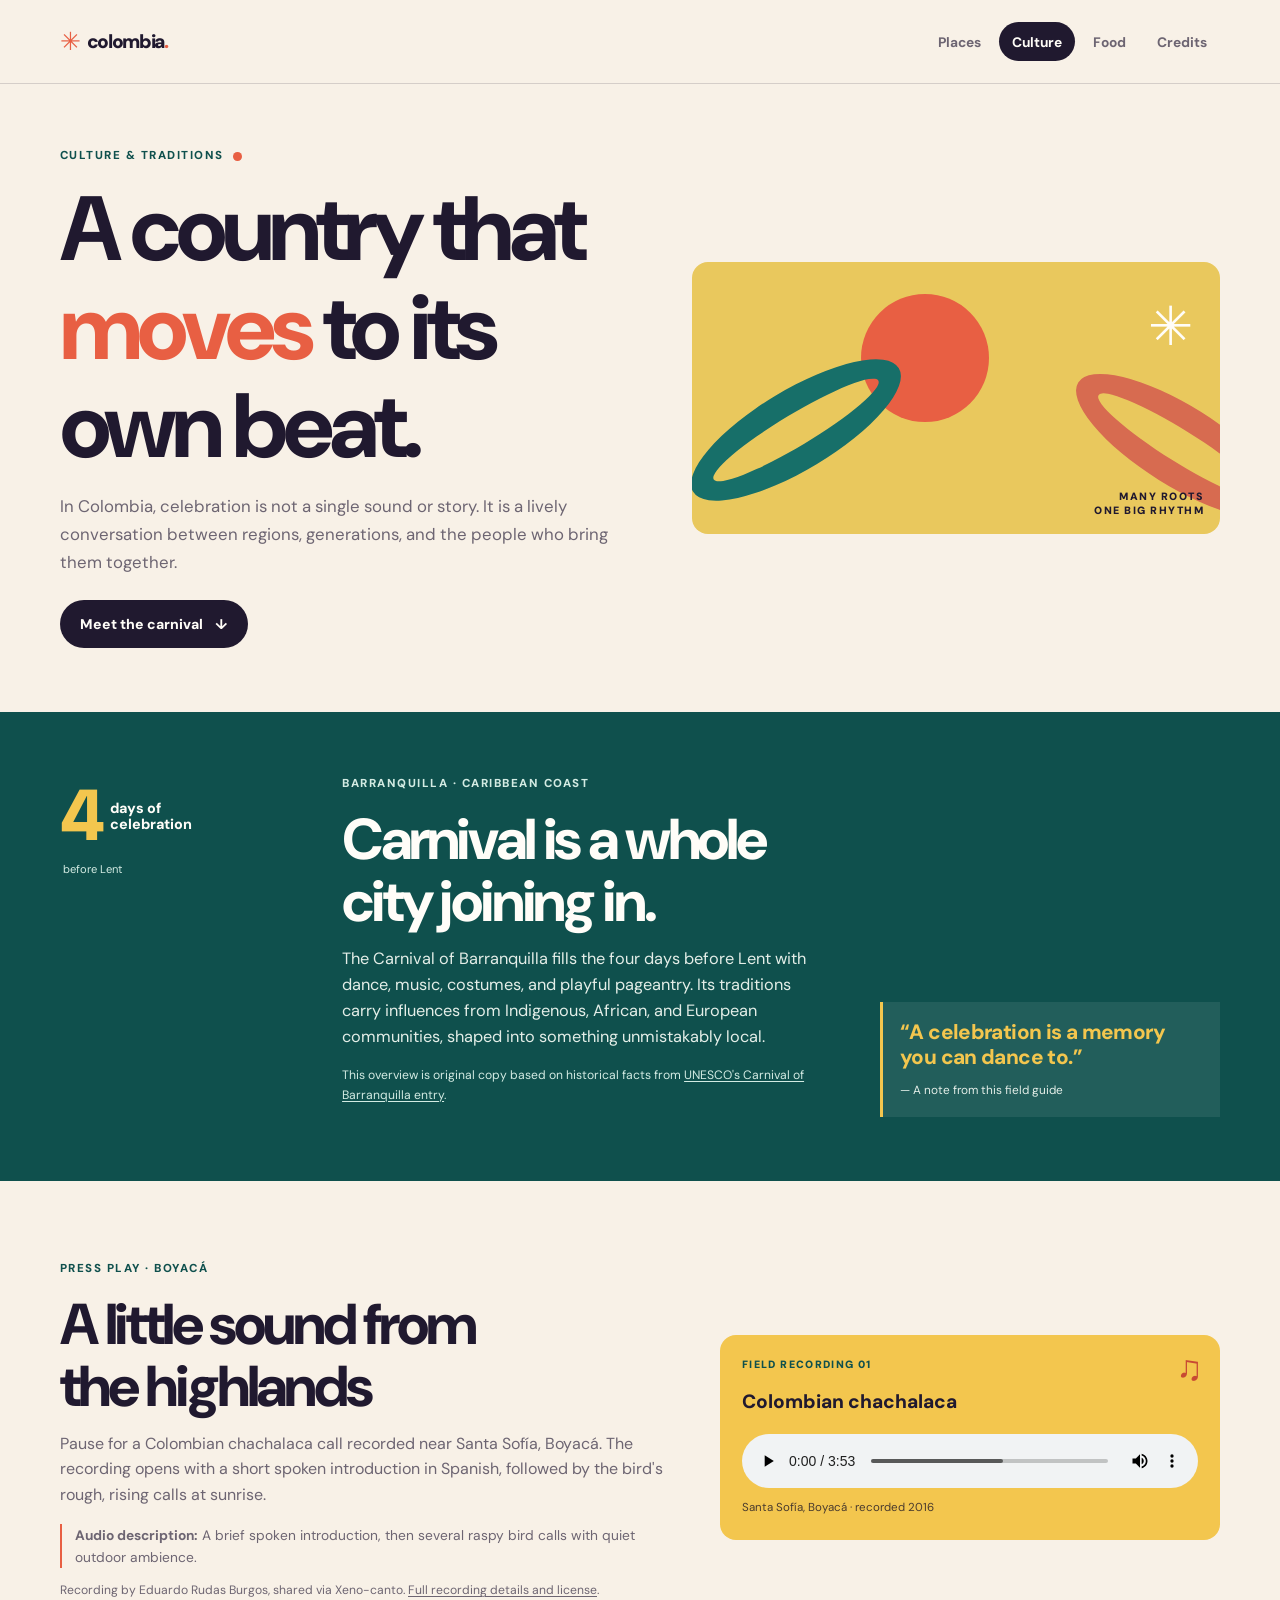
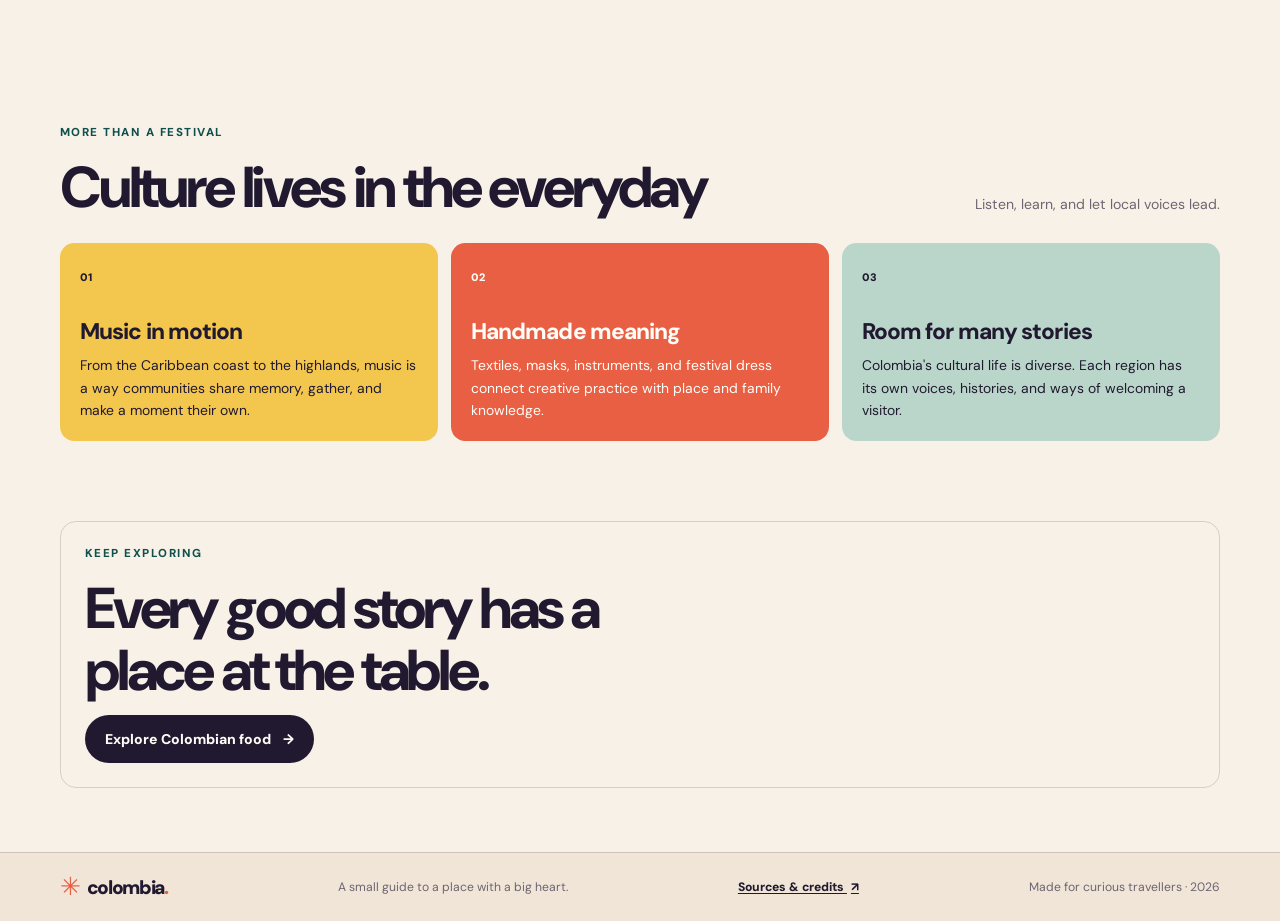
==== culture.html @ d4d393ba "Add AI-assisted Colombia travel website Co-authored-by: Copilot <223556219+Copilot@users.noreply.git" ====
<!DOCTYPE html>
<html lang="en">
  <head>
    <meta charset="utf-8">
    <meta name="viewport" content="width=device-width, initial-scale=1">
    <meta name="description" content="Explore Colombian culture through Carnival of Barranquilla, music, community traditions, and a field recording from Boyacá.">
    <meta name="theme-color" content="#f8f1e7">
    <title>Culture &amp; traditions | Colombia, in full colour</title>
    <link rel="icon" type="image/svg+xml" href="assets/icons/favicon.svg">
    <link rel="icon" type="image/png" sizes="32x32" href="assets/icons/favicon-32.png">
    <link rel="apple-touch-icon" sizes="180x180" href="assets/icons/apple-touch-icon.png">
    <link rel="manifest" href="site.webmanifest">
    <link rel="stylesheet" href="css/styles.css">
  </head>
  <body>
    <a class="skip-link" href="#main">Skip to content</a>
    <header class="site-header">
      <div class="header-inner">
        <a class="wordmark" href="index.html" aria-label="Colombia, in full colour — home">
          <span class="wordmark-sun" aria-hidden="true">✳</span>
          <span>colombia<span class="wordmark-dot">.</span></span>
        </a>
        <nav class="site-nav" aria-label="Main navigation">
          <ul>
            <li><a href="index.html">Places</a></li>
            <li><a href="culture.html" aria-current="page">Culture</a></li>
            <li><a href="food.html">Food</a></li>
            <li><a href="credits.html">Credits</a></li>
          </ul>
        </nav>
      </div>
    </header>

    <main id="main">
      <section class="page-shell page-hero culture-hero" aria-labelledby="culture-title">
        <div class="page-hero-copy">
          <p class="eyebrow">Culture &amp; traditions <span class="eyebrow-mark" aria-hidden="true"></span></p>
          <h1 id="culture-title">A country that <em>moves</em> to its own beat.</h1>
          <p class="hero-intro">In Colombia, celebration is not a single sound or story. It is a lively conversation between regions, generations, and the people who bring them together.</p>
          <a class="button button-dark" href="#carnival">Meet the carnival <span aria-hidden="true">↓</span></a>
        </div>
        <div class="culture-orbit" aria-hidden="true">
          <span class="orbit-sun"></span>
          <span class="orbit-ribbon ribbon-coral"></span>
          <span class="orbit-ribbon ribbon-teal"></span>
          <span class="orbit-star">✳</span>
          <span class="orbit-label">many roots<br>one big rhythm</span>
        </div>
      </section>

      <section class="culture-band" id="carnival" aria-labelledby="carnival-title">
        <div class="page-shell culture-layout">
          <div class="culture-count">
            <span class="count-number">4</span>
            <span class="count-label">days of<br>celebration</span>
            <span class="count-rule"></span>
            <span class="count-small">before Lent</span>
          </div>
          <div class="culture-copy">
            <p class="eyebrow eyebrow-light">Barranquilla · Caribbean coast</p>
            <h2 id="carnival-title">Carnival is a whole city joining in.</h2>
            <p>The Carnival of Barranquilla fills the four days before Lent with dance, music, costumes, and playful pageantry. Its traditions carry influences from Indigenous, African, and European communities, shaped into something unmistakably local.</p>
            <p class="source-note">This overview is original copy based on historical facts from <a href="https://ich.unesco.org/en/RL/carnival-of-barranquilla-00051" rel="external">UNESCO's Carnival of Barranquilla entry</a>.</p>
          </div>
          <blockquote class="culture-quote">
            <p>“A celebration is a memory you can dance to.”</p>
            <footer>— A note from this field guide</footer>
          </blockquote>
        </div>
      </section>

      <section class="page-shell sound-section" aria-labelledby="sound-title">
        <div class="sound-copy">
          <p class="eyebrow">Press play · Boyacá</p>
          <h2 id="sound-title">A little sound from the highlands</h2>
          <p>Pause for a Colombian chachalaca call recorded near Santa Sofía, Boyacá. The recording opens with a short spoken introduction in Spanish, followed by the bird's rough, rising calls at sunrise.</p>
          <p class="audio-description"><strong>Audio description:</strong> A brief spoken introduction, then several raspy bird calls with quiet outdoor ambience.</p>
          <p class="source-note">Recording by Eduardo Rudas Burgos, shared via Xeno-canto. <a href="https://commons.wikimedia.org/wiki/File:Ortalis_columbiana_-_Colombian_Chachalaca_XC337020.mp3" rel="external">Full recording details and license</a>.</p>
        </div>
        <div class="audio-card">
          <span class="audio-icon" aria-hidden="true">♫</span>
          <p class="audio-kicker">Field recording 01</p>
          <p class="audio-title">Colombian chachalaca</p>
          <audio controls preload="metadata" aria-label="Colombian chachalaca field recording">
            <source src="assets/audio/colombian-chachalaca.mp3" type="audio/mpeg">
            Your browser does not support the audio player. See the recording details in the credits.
          </audio>
          <p class="audio-meta">Santa Sofía, Boyacá · recorded 2016</p>
        </div>
      </section>

      <section class="page-shell traditions-section" aria-labelledby="traditions-title">
        <div class="section-heading">
          <div>
            <p class="eyebrow">More than a festival</p>
            <h2 id="traditions-title">Culture lives in the everyday</h2>
          </div>
          <p class="section-aside">Listen, learn, and let local voices lead.</p>
        </div>
        <div class="tradition-grid">
          <article class="tradition-card tradition-card-yellow">
            <span class="tradition-number">01</span>
            <h3>Music in motion</h3>
            <p>From the Caribbean coast to the highlands, music is a way communities share memory, gather, and make a moment their own.</p>
          </article>
          <article class="tradition-card tradition-card-coral">
            <span class="tradition-number">02</span>
            <h3>Handmade meaning</h3>
            <p>Textiles, masks, instruments, and festival dress connect creative practice with place and family knowledge.</p>
          </article>
          <article class="tradition-card tradition-card-teal">
            <span class="tradition-number">03</span>
            <h3>Room for many stories</h3>
            <p>Colombia's cultural life is diverse. Each region has its own voices, histories, and ways of welcoming a visitor.</p>
          </article>
        </div>
      </section>

      <section class="page-shell next-step">
        <p class="eyebrow">Keep exploring</p>
        <h2>Every good story has a place at the table.</h2>
        <a class="button button-dark" href="food.html">Explore Colombian food <span aria-hidden="true">→</span></a>
      </section>
    </main>

    <footer class="site-footer">
      <div class="page-shell footer-inner">
        <a class="wordmark wordmark-footer" href="index.html"><span class="wordmark-sun" aria-hidden="true">✳</span><span>colombia<span class="wordmark-dot">.</span></span></a>
        <p>A small guide to a place with a big heart.</p>
        <a class="footer-credit" href="credits.html">Sources &amp; credits <span aria-hidden="true">↗</span></a>
        <small>Made for curious travellers · 2026</small>
      </div>
    </footer>
  </body>
</html>
---- css/styles.css ----
@font-face {
  font-family: "DM Sans";
  src: url("../assets/fonts/DM-Sans-Variable.ttf") format("truetype");
  font-style: normal;
  font-weight: 400 900;
  font-display: swap;
}

:root {
  color-scheme: light;
  --paper: #f8f1e7;
  --paper-deep: #f0e5d6;
  --ink: #20192f;
  --muted: #6d6572;
  --coral: #e85f43;
  --coral-dark: #c84a33;
  --yellow: #f3c64e;
  --teal: #176f69;
  --teal-dark: #0f504d;
  --lilac: #cdbbe8;
  --white: #fffdf8;
  --line: rgba(32, 25, 47, 0.16);
  --shell: 1160px;
  font-family: "DM Sans", sans-serif;
  font-synthesis: none;
  text-rendering: optimizeLegibility;
}

* {
  box-sizing: border-box;
}

html {
  scroll-behavior: smooth;
}

body {
  margin: 0;
  background: var(--paper);
  color: var(--ink);
  font-size: 1rem;
  line-height: 1.6;
}

img,
svg,
audio {
  max-width: 100%;
}

img {
  display: block;
}

a {
  color: inherit;
}

a:hover {
  color: var(--coral-dark);
}

a:focus-visible,
button:focus-visible,
input:focus-visible,
textarea:focus-visible {
  outline: 3px solid var(--teal);
  outline-offset: 4px;
}

button,
input,
textarea {
  font: inherit;
}

button {
  cursor: pointer;
}

::selection {
  color: var(--ink);
  background: var(--yellow);
}

.page-shell {
  width: min(calc(100% - 2rem), var(--shell));
  margin-inline: auto;
}

.skip-link {
  position: absolute;
  z-index: 20;
  top: 0.5rem;
  left: 0.5rem;
  padding: 0.7rem 1rem;
  transform: translateY(-150%);
  border-radius: 0.35rem;
  background: var(--ink);
  color: var(--white);
  font-weight: 700;
}

.skip-link:focus {
  transform: translateY(0);
}

.site-header {
  position: relative;
  z-index: 5;
  border-bottom: 1px solid var(--line);
  background: var(--paper);
}

.header-inner {
  display: flex;
  width: min(calc(100% - 2rem), var(--shell));
  min-height: 5rem;
  margin-inline: auto;
  flex-direction: column;
  align-items: flex-start;
  justify-content: center;
  gap: 0.55rem;
  padding-block: 0.65rem;
}

.wordmark {
  display: inline-flex;
  align-items: center;
  gap: 0.45rem;
  color: var(--ink);
  font-size: 1.2rem;
  font-weight: 900;
  letter-spacing: -0.07em;
  line-height: 1;
  text-decoration: none;
}

.wordmark:hover {
  color: var(--ink);
}

.wordmark-sun {
  color: var(--coral);
  font-size: 1.55rem;
  line-height: 0.8;
}

.wordmark-dot {
  color: var(--coral);
}

.site-nav {
  width: 100%;
}

.site-nav ul {
  display: flex;
  margin: 0;
  padding: 0;
  flex-wrap: wrap;
  gap: 0.25rem;
  list-style: none;
}

.site-nav a {
  display: inline-block;
  padding: 0.38rem 0.65rem;
  border-radius: 999px;
  color: var(--muted);
  font-size: 0.83rem;
  font-weight: 700;
  text-decoration: none;
}

.site-nav a:hover,
.site-nav a[aria-current="page"] {
  background: var(--ink);
  color: var(--white);
}

.eyebrow {
  display: flex;
  align-items: center;
  gap: 0.55rem;
  margin: 0 0 1rem;
  color: var(--teal-dark);
  font-size: 0.72rem;
  font-weight: 800;
  letter-spacing: 0.13em;
  line-height: 1.4;
  text-transform: uppercase;
}

.eyebrow-mark {
  display: inline-block;
  width: 0.55rem;
  height: 0.55rem;
  border-radius: 50%;
  background: var(--coral);
}

h1,
h2,
h3,
p,
figure {
  margin-top: 0;
}

h1,
h2,
h3 {
  line-height: 1.08;
}

h1,
h2 {
  font-weight: 800;
  letter-spacing: -0.055em;
}

h1 {
  max-width: 11ch;
  margin-bottom: 1.1rem;
  font-size: clamp(2.8rem, 11vw, 5.7rem);
}

h1 em {
  color: var(--coral);
  font-style: normal;
}

h2 {
  margin-bottom: 0.8rem;
  font-size: clamp(2rem, 7vw, 3.6rem);
}

h3 {
  margin-bottom: 0.7rem;
  font-size: 1.42rem;
  font-weight: 800;
  letter-spacing: -0.04em;
}

.hero {
  display: grid;
  gap: 2rem;
  padding-block: 3rem 3.5rem;
}

.hero-copy {
  position: relative;
  z-index: 1;
}

.hero-intro {
  max-width: 38rem;
  margin-bottom: 1.5rem;
  color: var(--muted);
  font-size: 1.05rem;
  line-height: 1.65;
}

.hero-actions {
  display: flex;
  align-items: center;
  flex-wrap: wrap;
  gap: 0.9rem 1.25rem;
}

.button {
  display: inline-flex;
  min-height: 3rem;
  align-items: center;
  justify-content: center;
  gap: 0.8rem;
  padding: 0.72rem 1.1rem;
  border: 2px solid transparent;
  border-radius: 999px;
  font-size: 0.88rem;
  font-weight: 800;
  line-height: 1.2;
  text-decoration: none;
  transition: transform 160ms ease, background-color 160ms ease;
}

.button:not(:disabled):hover {
  transform: translateY(-2px);
  color: inherit;
}

.button:disabled {
  cursor: not-allowed;
  opacity: 0.62;
}

.button-dark {
  background: var(--ink);
  color: var(--white);
}

.button-dark:not(:disabled):hover {
  background: var(--teal-dark);
  color: var(--white);
}

.button-light {
  background: var(--white);
  color: var(--ink);
}

.button-light:not(:disabled):hover {
  background: var(--yellow);
}

.text-link,
.arrow-link,
.footer-credit {
  font-size: 0.86rem;
  font-weight: 800;
  text-decoration-thickness: 1px;
  text-underline-offset: 0.2em;
}

.text-link span,
.arrow-link span,
.footer-credit span {
  margin-left: 0.25rem;
}

.hero-note {
  display: flex;
  align-items: center;
  gap: 0.8rem;
  margin-top: 2rem;
}

.note-number {
  display: grid;
  width: 2.5rem;
  height: 2.5rem;
  flex: 0 0 auto;
  place-items: center;
  border: 1px solid var(--line);
  border-radius: 50%;
  color: var(--coral-dark);
  font-size: 0.72rem;
  font-weight: 800;
}

.hero-note p {
  margin: 0;
  color: var(--muted);
  font-size: 0.78rem;
  line-height: 1.45;
}

.hero-note strong {
  color: var(--ink);
}

.hero-figure {
  position: relative;
  min-width: 0;
  margin: 0;
}

.hero-figure img {
  width: 100%;
  height: min(74vw, 26rem);
  min-height: 15rem;
  border-radius: 48% 48% 0.8rem 0.8rem;
  object-fit: cover;
  object-position: center 54%;
}

.image-caption {
  display: flex;
  justify-content: space-between;
  gap: 0.75rem;
  margin-top: 0.65rem;
  color: var(--muted);
  font-size: 0.68rem;
  font-weight: 700;
}

.hero-sticker {
  position: absolute;
  top: 0.7rem;
  right: 0.25rem;
  display: grid;
  width: 5.4rem;
  height: 5.4rem;
  align-content: center;
  border-radius: 50%;
  background: var(--yellow);
  color: var(--ink);
  font-size: 1rem;
  font-weight: 900;
  line-height: 1;
  text-align: center;
  transform: rotate(9deg);
}

.hero-sticker span {
  margin-top: 0.25rem;
  font-size: 0.57rem;
  letter-spacing: 0.08em;
  text-transform: uppercase;
}

.intro-strip {
  overflow: hidden;
  background: var(--teal);
  color: var(--white);
}

.intro-strip-inner {
  position: relative;
  padding-block: 2.1rem;
}

.eyebrow-light {
  color: #d3ebe3;
}

.intro-statement {
  max-width: 22ch;
  margin-bottom: 0;
  font-size: clamp(1.7rem, 6vw, 3.1rem);
  font-weight: 700;
  letter-spacing: -0.045em;
  line-height: 1.2;
}

.intro-statement span {
  color: var(--yellow);
}

.round-link {
  display: grid;
  width: 2.8rem;
  height: 2.8rem;
  margin-top: 1.2rem;
  place-items: center;
  border-radius: 50%;
  background: var(--yellow);
  color: var(--ink);
  font-size: 1.2rem;
  font-weight: 800;
  text-decoration: none;
}

.section-block {
  padding-block: 4rem;
}

.section-heading {
  display: flex;
  align-items: flex-end;
  justify-content: space-between;
  flex-wrap: wrap;
  gap: 0.5rem 2rem;
  margin-bottom: 1.5rem;
}

.section-heading h2 {
  margin-bottom: 0;
}

.section-aside {
  max-width: 20rem;
  margin: 0 0 0.25rem;
  color: var(--muted);
  font-size: 0.88rem;
}

.place-grid {
  display: grid;
  gap: 1rem;
}

.place-card {
  overflow: hidden;
  border: 1px solid var(--line);
  border-radius: 1rem;
  background: var(--white);
}

.card-art {
  position: relative;
  height: 11.5rem;
  overflow: hidden;
}

.card-art-walls {
  background: #e9926c;
}

.art-sun {
  position: absolute;
  top: 1.25rem;
  right: 2.2rem;
  width: 4rem;
  height: 4rem;
  border-radius: 50%;
  background: var(--yellow);
}

.art-wall {
  position: absolute;
  right: -1rem;
  bottom: -1.5rem;
  left: -1rem;
  height: 5rem;
  border-top: 0.7rem solid #f6c875;
  background: #d97052;
  transform: rotate(-5deg);
}

.art-tower {
  position: absolute;
  bottom: 1.2rem;
  left: 36%;
  width: 3.8rem;
  height: 6rem;
  border: 0.35rem solid var(--ink);
  border-bottom: 0;
  background: #f5cb86;
}

.art-tower::before {
  position: absolute;
  top: -1.2rem;
  left: -0.6rem;
  width: 4.2rem;
  height: 1.2rem;
  border: 0.3rem solid var(--ink);
  background: #f1a86d;
  content: "";
}

.art-tower::after {
  position: absolute;
  right: 1.25rem;
  bottom: 0;
  width: 0.7rem;
  height: 2rem;
  border-radius: 0.6rem 0.6rem 0 0;
  background: var(--ink);
  content: "";
}

.card-art-fort {
  background: #b7d4be;
}

.fort-hill {
  position: absolute;
  bottom: -2rem;
  left: 10%;
  width: 80%;
  height: 8rem;
  border-radius: 50% 50% 0 0;
  background: var(--teal);
}

.fort-body {
  position: absolute;
  bottom: 1.4rem;
  left: 24%;
  width: 52%;
  height: 3.7rem;
  border: 0.3rem solid var(--ink);
  background: #e19a57;
  clip-path: polygon(0 100%, 8% 30%, 23% 30%, 31% 0, 68% 0, 77% 30%, 92% 30%, 100% 100%);
}

.fort-tower {
  position: absolute;
  bottom: 4.9rem;
  left: calc(50% - 1rem);
  width: 2rem;
  height: 2.4rem;
  border: 0.25rem solid var(--ink);
  border-bottom: 0;
  background: var(--coral);
}

.fort-tower::before {
  position: absolute;
  top: -0.5rem;
  left: -0.25rem;
  width: 2rem;
  height: 0.5rem;
  background: var(--ink);
  content: "";
}

.card-art-view {
  background: #e3cce4;
}

.view-sun {
  position: absolute;
  top: 1.5rem;
  right: 2rem;
  width: 4rem;
  height: 4rem;
  border-radius: 50%;
  background: var(--yellow);
}

.view-hill {
  position: absolute;
  bottom: -1rem;
  width: 70%;
  height: 8rem;
  border-radius: 50% 50% 0 0;
}

.hill-back {
  position: absolute;
  left: -5%;
  background: var(--coral);
}

.hill-front {
  right: -12%;
  background: var(--teal);
}

.view-cross {
  position: absolute;
  z-index: 1;
  top: 3.1rem;
  left: 35%;
  width: 0.3rem;
  height: 2rem;
  background: var(--ink);
}

.view-cross::before {
  position: absolute;
  top: 0.45rem;
  left: -0.55rem;
  width: 1.4rem;
  height: 0.25rem;
  background: var(--ink);
  content: "";
}

.place-card-copy {
  padding: 1.2rem;
}

.card-index {
  margin-bottom: 0.65rem;
  color: var(--coral-dark);
  font-size: 0.65rem;
  font-weight: 900;
  letter-spacing: 0.1em;
}

.place-card-copy > p:not(.card-index) {
  min-height: 3.1rem;
  margin-bottom: 1rem;
  color: var(--muted);
  font-size: 0.88rem;
}

.arrow-link {
  display: inline-block;
}

.invitation {
  display: grid;
  gap: 1rem;
  align-items: center;
  margin-bottom: 4rem;
  padding: 1.5rem;
  border-radius: 1.2rem;
  background: var(--coral);
  color: var(--white);
}

.invitation .eyebrow {
  color: #ffe2cc;
}

.invitation h2 {
  margin: 0;
  font-size: clamp(2rem, 7vw, 3.8rem);
}

.invitation-stamp {
  display: grid;
  width: 5.4rem;
  height: 5.4rem;
  place-items: center;
  border: 1px solid rgba(255, 255, 255, 0.7);
  border-radius: 50%;
  font-size: 0.72rem;
  font-weight: 900;
  letter-spacing: 0.15em;
  line-height: 1.15;
  text-align: center;
  transform: rotate(-10deg);
}

.form-section {
  display: grid;
  gap: 2rem;
  padding-bottom: 4rem;
}

.form-intro h2 {
  max-width: 12ch;
}

.form-intro > p:last-child {
  max-width: 32rem;
  color: var(--muted);
}

.note-form {
  padding: 1.2rem;
  border: 1px solid var(--line);
  border-radius: 1rem;
  background: var(--white);
}

.form-demo-note {
  margin-bottom: 0.75rem;
  color: var(--coral-dark);
  font-size: 0.8rem;
  font-weight: 800;
}

.note-form fieldset {
  min-width: 0;
  margin: 0;
  padding: 0;
  border: 0;
}

.note-form legend {
  margin-bottom: 1rem;
  font-size: 1.05rem;
  font-weight: 800;
}

.field-grid {
  display: grid;
  gap: 0.9rem;
}

.form-field {
  display: grid;
  gap: 0.35rem;
  margin-bottom: 0.9rem;
}

.form-field label {
  font-size: 0.79rem;
  font-weight: 800;
}

.form-field input,
.form-field textarea {
  width: 100%;
  min-width: 0;
  padding: 0.75rem;
  border: 1px solid #b8adb5;
  border-radius: 0.45rem;
  background: #fffefa;
  color: var(--ink);
}

.form-field textarea {
  resize: vertical;
}

.form-field input::placeholder,
.form-field textarea::placeholder {
  color: #7d747e;
}

.site-footer {
  border-top: 1px solid var(--line);
  background: var(--paper-deep);
}

.footer-inner {
  display: flex;
  align-items: flex-start;
  flex-wrap: wrap;
  gap: 0.9rem 1.2rem;
  padding-block: 1.5rem;
}

.wordmark-footer {
  width: 100%;
}

.footer-inner p,
.footer-inner small {
  margin: 0;
  color: var(--muted);
  font-size: 0.76rem;
}

.footer-credit {
  font-size: 0.76rem;
}

.footer-inner small {
  width: 100%;
}

.page-hero {
  display: grid;
  min-height: 30rem;
  align-items: center;
  gap: 2rem;
  padding-block: 3rem;
}

.page-hero-copy {
  position: relative;
  z-index: 1;
}

.page-hero h1 {
  max-width: 10ch;
}

.culture-orbit,
.food-hero-art {
  position: relative;
  min-height: 17rem;
  overflow: hidden;
  border-radius: 1rem;
}

.culture-orbit {
  background: #e9c85d;
}

.orbit-sun {
  position: absolute;
  top: 2rem;
  left: 32%;
  width: 8rem;
  height: 8rem;
  border-radius: 50%;
  background: var(--coral);
}

.orbit-ribbon {
  position: absolute;
  width: 15rem;
  height: 5rem;
  border-radius: 50%;
  border: 1.5rem solid;
  transform: rotate(-31deg);
}

.ribbon-coral {
  top: 8rem;
  left: -1rem;
  border-color: var(--teal);
}

.ribbon-teal {
  top: 9rem;
  right: -5rem;
  border-color: #d76b50;
  transform: rotate(32deg);
}

.orbit-star {
  position: absolute;
  top: 1.3rem;
  right: 1.7rem;
  color: var(--white);
  font-size: 3.4rem;
}

.orbit-label {
  position: absolute;
  right: 1rem;
  bottom: 1rem;
  color: var(--ink);
  font-size: 0.66rem;
  font-weight: 900;
  letter-spacing: 0.14em;
  line-height: 1.35;
  text-align: right;
  text-transform: uppercase;
}

.culture-band {
  background: var(--teal-dark);
  color: var(--white);
}

.culture-layout {
  display: grid;
  gap: 1.5rem;
  padding-block: 3.5rem;
}

.culture-count {
  display: flex;
  align-items: center;
  gap: 0.75rem;
}

.count-number {
  color: var(--yellow);
  font-size: 4.5rem;
  font-weight: 900;
  letter-spacing: -0.1em;
  line-height: 0.9;
}

.count-label {
  font-size: 0.9rem;
  font-weight: 800;
  line-height: 1.1;
}

.count-rule {
  width: 2rem;
  height: 1px;
  background: rgba(255, 255, 255, 0.6);
}

.count-small {
  color: #d3ebe3;
  font-size: 0.7rem;
}

.culture-copy h2 {
  max-width: 12ch;
}

.culture-copy > p:not(.eyebrow, .source-note) {
  max-width: 43rem;
  color: #e4eee8;
  font-size: 1.02rem;
}

.culture-copy .source-note {
  color: #d3ebe3;
  font-size: 0.76rem;
}

.source-note a {
  text-decoration-thickness: 1px;
  text-underline-offset: 0.2em;
}

.culture-quote {
  align-self: end;
  margin: 0;
  padding: 1.1rem;
  border-left: 3px solid var(--yellow);
  background: rgba(255, 255, 255, 0.08);
}

.culture-quote p {
  margin-bottom: 0.7rem;
  color: var(--yellow);
  font-size: 1.3rem;
  font-weight: 800;
  letter-spacing: -0.03em;
  line-height: 1.2;
}

.culture-quote footer {
  color: #e4eee8;
  font-size: 0.74rem;
}

.sound-section {
  display: grid;
  gap: 2rem;
  padding-block: 4rem;
}

.sound-copy h2 {
  max-width: 11ch;
}

.sound-copy > p:not(.eyebrow, .source-note) {
  max-width: 40rem;
  color: var(--muted);
}

.audio-description {
  padding-left: 0.8rem;
  border-left: 2px solid var(--coral);
  font-size: 0.86rem;
}

.sound-copy .source-note {
  color: var(--muted);
  font-size: 0.76rem;
}

.audio-card {
  position: relative;
  align-self: center;
  padding: 1.4rem;
  border-radius: 1rem;
  background: var(--yellow);
}

.audio-icon {
  position: absolute;
  top: 1rem;
  right: 1.1rem;
  color: var(--coral-dark);
  font-size: 2.2rem;
  line-height: 1;
}

.audio-kicker {
  margin-bottom: 0.8rem;
  color: var(--teal-dark);
  font-size: 0.66rem;
  font-weight: 900;
  letter-spacing: 0.13em;
  text-transform: uppercase;
}

.audio-title {
  margin-bottom: 1rem;
  font-size: 1.2rem;
  font-weight: 800;
}

.audio-card audio {
  display: block;
  width: 100%;
}

.audio-meta {
  margin: 0.7rem 0 0;
  color: #4a3b2e;
  font-size: 0.72rem;
}

.traditions-section {
  padding-block: 1rem 4rem;
}

.tradition-grid {
  display: grid;
  gap: 0.8rem;
}

.tradition-card {
  min-height: 12rem;
  padding: 1.25rem;
  border-radius: 0.9rem;
}

.tradition-card p {
  margin: 0;
  font-size: 0.87rem;
}

.tradition-number {
  display: inline-block;
  margin-bottom: 2rem;
  font-size: 0.68rem;
  font-weight: 900;
}

.tradition-card-yellow {
  background: var(--yellow);
}

.tradition-card-coral {
  background: var(--coral);
  color: var(--white);
}

.tradition-card-teal {
  background: #bad6ca;
}

.next-step {
  margin-bottom: 4rem;
  padding: 1.5rem;
  border: 1px solid var(--line);
  border-radius: 1rem;
}

.next-step h2 {
  max-width: 15ch;
}

.food-hero-art {
  background: #b5d3c7;
}

.food-sunburst {
  position: absolute;
  z-index: 1;
  top: 50%;
  left: 50%;
  display: grid;
  width: 9rem;
  height: 9rem;
  align-content: center;
  border: 0.45rem solid var(--paper);
  border-radius: 50%;
  background: var(--coral);
  color: var(--white);
  font-size: 1.4rem;
  font-weight: 900;
  line-height: 1;
  text-align: center;
  transform: translate(-50%, -50%) rotate(-12deg);
}

.food-sunburst small {
  margin-top: 0.4rem;
  color: var(--yellow);
  font-size: 0.74rem;
  letter-spacing: 0.08em;
}

.food-ribbon {
  position: absolute;
  width: 16rem;
  height: 5rem;
  border-radius: 50%;
  border: 1.2rem solid;
}

.food-ribbon-one {
  top: 0.2rem;
  left: -4rem;
  border-color: var(--yellow);
  transform: rotate(28deg);
}

.food-ribbon-two {
  right: -5rem;
  bottom: 0;
  border-color: var(--teal);
  transform: rotate(-34deg);
}

.food-leaf-large {
  position: absolute;
  bottom: -1.1rem;
  left: 1rem;
  width: 4rem;
  height: 8rem;
  border: 0.25rem solid var(--teal-dark);
  border-radius: 100% 0 100% 0;
  transform: rotate(27deg);
}

.food-feature {
  display: grid;
  gap: 1.5rem;
  padding-block: 0 4rem;
}

.food-photo {
  margin: 0;
}

.food-photo img {
  width: 100%;
  height: min(72vw, 25rem);
  min-height: 15rem;
  border-radius: 1rem;
  object-fit: cover;
}

.food-feature-copy {
  align-self: center;
}

.food-feature-copy h2 {
  max-width: 10ch;
}

.food-feature-copy > p:not(.eyebrow, .credit-inline) {
  color: var(--muted);
}

.credit-inline {
  color: var(--muted);
  font-size: 0.75rem;
}

.food-table-section {
  padding-block: 3.5rem;
  background: var(--coral-dark);
  color: var(--white);
}

.section-aside-light {
  color: #f6d5c9;
}

.table-wrap {
  max-width: 100%;
  overflow-x: auto;
  border-radius: 0.8rem;
  background: var(--white);
  color: var(--ink);
}

table {
  width: 100%;
  min-width: 38rem;
  border-collapse: collapse;
  font-size: 0.84rem;
}

caption {
  padding: 0.9rem 1rem;
  background: #f7e9dd;
  font-size: 0.76rem;
  font-weight: 800;
  text-align: left;
}

th,
td {
  padding: 0.85rem 1rem;
  border-bottom: 1px solid var(--line);
  text-align: left;
  vertical-align: top;
}

thead th {
  background: var(--ink);
  color: var(--white);
  font-size: 0.73rem;
  letter-spacing: 0.04em;
}

tbody th {
  width: 23%;
  color: var(--teal-dark);
}

tbody tr:last-child th,
tbody tr:last-child td {
  border-bottom: 0;
}

.table-note {
  margin: 0.8rem 0 0;
  color: #ffebe3;
  font-size: 0.74rem;
}

.table-note a {
  font-weight: 800;
}

.food-close {
  display: grid;
  align-items: center;
  gap: 1rem;
  padding-block: 3rem;
}

.food-close h2 {
  max-width: 12ch;
}

.food-close p:not(.eyebrow) {
  max-width: 34rem;
  color: var(--muted);
}

.food-close-mark {
  color: var(--coral);
  font-size: 3.5rem;
}

.credits-hero {
  padding-block: 3.5rem 2.5rem;
}

.credits-hero h1 {
  max-width: 13ch;
}

.credits-hero .hero-intro {
  max-width: 42rem;
}

.credits-section {
  padding-block: 1.5rem 4rem;
}

.credit-list {
  display: grid;
  gap: 0.8rem;
}

.credit-entry {
  padding: 1.15rem;
  border: 1px solid var(--line);
  border-radius: 0.8rem;
  background: var(--white);
}

.credit-entry h3 {
  font-size: 1.14rem;
}

.credit-entry p:last-child {
  margin-bottom: 0;
}

.credit-entry p:not(.credit-page) {
  color: var(--muted);
  font-size: 0.84rem;
  overflow-wrap: anywhere;
}

.credit-entry a {
  text-decoration-thickness: 1px;
  text-underline-offset: 0.18em;
}

.credit-page {
  margin-bottom: 0.65rem;
  color: var(--coral-dark);
  font-size: 0.69rem;
  font-weight: 900;
  letter-spacing: 0.08em;
  text-transform: uppercase;
}

.credits-license-band {
  padding-block: 3rem;
  background: var(--teal-dark);
  color: var(--white);
}

.credits-license-band .section-heading {
  margin-bottom: 1rem;
}

.credit-list-dark .credit-entry {
  border-color: rgba(255, 255, 255, 0.2);
  background: rgba(255, 255, 255, 0.08);
}

.credit-list-dark .credit-page {
  color: var(--yellow);
}

.credit-list-dark .credit-entry p:not(.credit-page) {
  color: #e4eee8;
}

.credit-list-dark .credit-entry h3 {
  color: var(--white);
}

.original-work {
  max-width: min(calc(100% - 2rem), 48rem);
  margin-inline: max(1rem, calc((100% - var(--shell)) / 2));
  padding-block: 3rem;
}

.original-work p:not(.eyebrow) {
  color: var(--muted);
}

code {
  padding: 0.1rem 0.3rem;
  border-radius: 0.25rem;
  background: var(--paper-deep);
  color: var(--ink);
  font-size: 0.9em;
  overflow-wrap: anywhere;
}

@media (min-width: 700px) {
  .header-inner {
    min-height: 5.2rem;
    flex-direction: row;
    align-items: center;
    justify-content: space-between;
    padding-block: 0;
  }

  .site-nav {
    width: auto;
  }

  .site-nav ul {
    gap: 0.35rem;
  }

  .site-nav a {
    padding: 0.55rem 0.8rem;
    font-size: 0.86rem;
  }

  .hero {
    grid-template-columns: minmax(0, 0.92fr) minmax(18rem, 1.08fr);
    align-items: center;
    gap: 2.5rem;
    padding-block: 4.5rem;
  }

  .hero-figure img {
    height: 29rem;
  }

  .hero-sticker {
    top: 1rem;
    right: 0.6rem;
  }

  .intro-strip-inner {
    padding-block: 2.6rem;
  }

  .intro-statement {
    max-width: 22ch;
  }

  .round-link {
    position: absolute;
    right: 0;
    bottom: 2.5rem;
    margin: 0;
  }

  .place-grid {
    grid-template-columns: repeat(3, minmax(0, 1fr));
  }

  .place-card-copy {
    padding: 1.2rem;
  }

  .invitation {
    grid-template-columns: auto 1fr auto;
    gap: 1.6rem;
    padding: 2rem;
  }

  .form-section {
    grid-template-columns: 0.85fr 1.15fr;
    align-items: start;
    gap: 3rem;
  }

  .note-form {
    padding: 1.5rem;
  }

  .field-grid {
    grid-template-columns: repeat(2, minmax(0, 1fr));
  }

  .footer-inner {
    align-items: center;
    justify-content: space-between;
  }

  .wordmark-footer,
  .footer-inner small {
    width: auto;
  }

  .page-hero {
    grid-template-columns: minmax(0, 1.05fr) minmax(17rem, 0.95fr);
    gap: 3rem;
    padding-block: 4rem;
  }

  .culture-layout {
    grid-template-columns: 0.7fr 1.3fr;
    align-items: center;
    gap: 2rem;
    padding-block: 4rem;
  }

  .culture-count {
    grid-column: 1 / -1;
  }

  .culture-quote {
    grid-column: 2;
  }

  .sound-section {
    grid-template-columns: 1.1fr 0.9fr;
    align-items: center;
    gap: 3rem;
    padding-block: 5rem;
  }

  .tradition-grid {
    grid-template-columns: repeat(3, minmax(0, 1fr));
  }

  .food-feature {
    grid-template-columns: 1.1fr 0.9fr;
    align-items: center;
    gap: 3rem;
    padding-bottom: 5rem;
  }

  .food-photo img {
    height: 25rem;
  }

  .food-close {
    grid-template-columns: auto 1fr auto;
    gap: 1.5rem;
    padding-block: 4rem;
  }

  .food-close-mark {
    align-self: start;
  }

  .credits-hero {
    padding-block: 5rem 3rem;
  }

  .credit-list {
    gap: 1rem;
  }

  .credit-entry {
    padding: 1.5rem;
  }
}

@media (min-width: 1000px) {
  .hero {
    gap: 4rem;
    padding-block: 5.5rem;
  }

  .hero-copy {
    padding-block: 1rem;
  }

  .hero-figure img {
    height: 34rem;
  }

  .hero-note {
    margin-top: 3rem;
  }

  .section-block {
    padding-block: 5rem;
  }

  .place-card-copy {
    padding: 1.5rem;
  }

  .card-art {
    height: 13rem;
  }

  .culture-layout {
    grid-template-columns: 0.55fr 1.15fr 0.8fr;
    gap: 3rem;
  }

  .culture-count {
    grid-column: auto;
    align-self: start;
    padding-top: 0.5rem;
    flex-wrap: wrap;
  }

  .culture-count .count-rule {
    display: none;
  }

  .culture-count .count-small {
    flex-basis: 100%;
    margin-left: 0.2rem;
  }

  .culture-quote {
    grid-column: auto;
  }

  .traditions-section {
    padding-block: 2rem 5rem;
  }

  .credits-license-band {
    padding-block: 4rem;
  }
}

@media (min-width: 1500px) {
  .hero {
    padding-block: 6rem;
  }

  .hero-figure img {
    height: 37rem;
  }
}

@media (prefers-reduced-motion: reduce) {
  html {
    scroll-behavior: auto;
  }

  *,
  *::before,
  *::after {
    transition-duration: 0.01ms !important;
  }
}
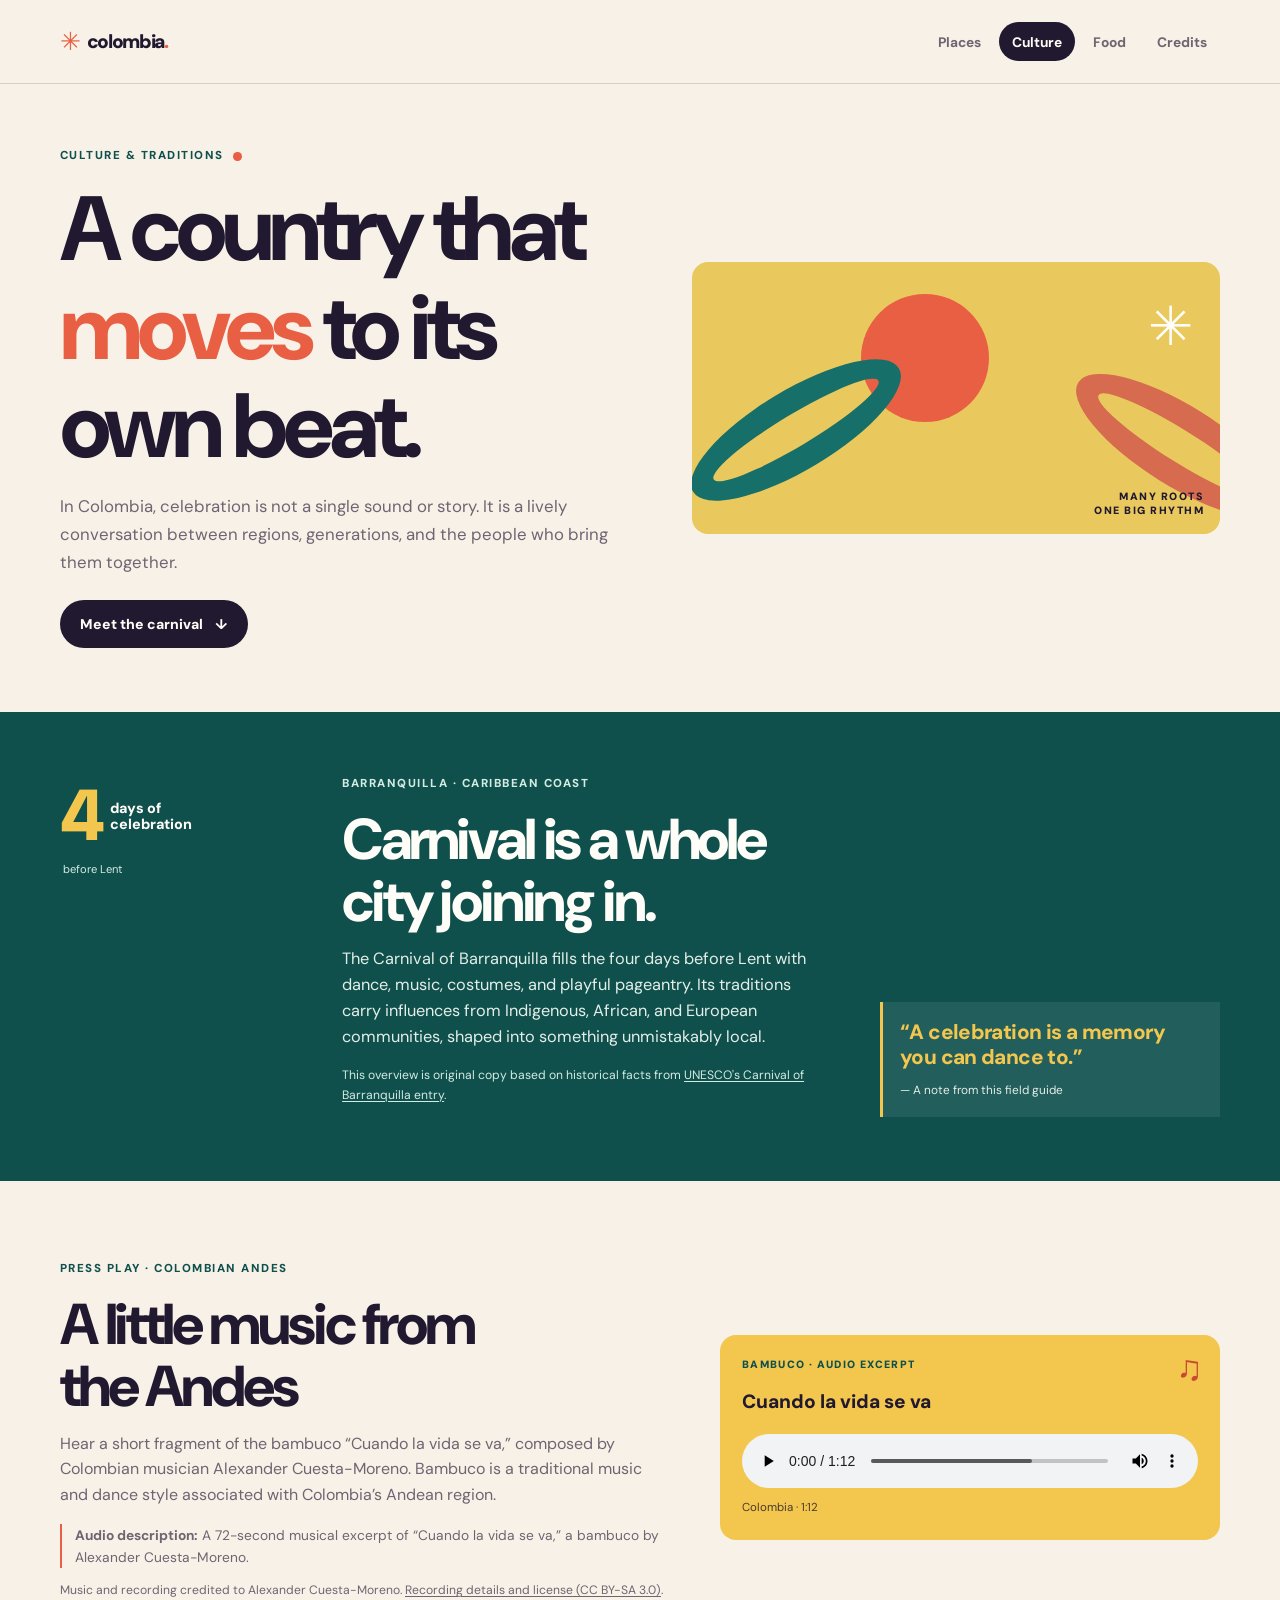
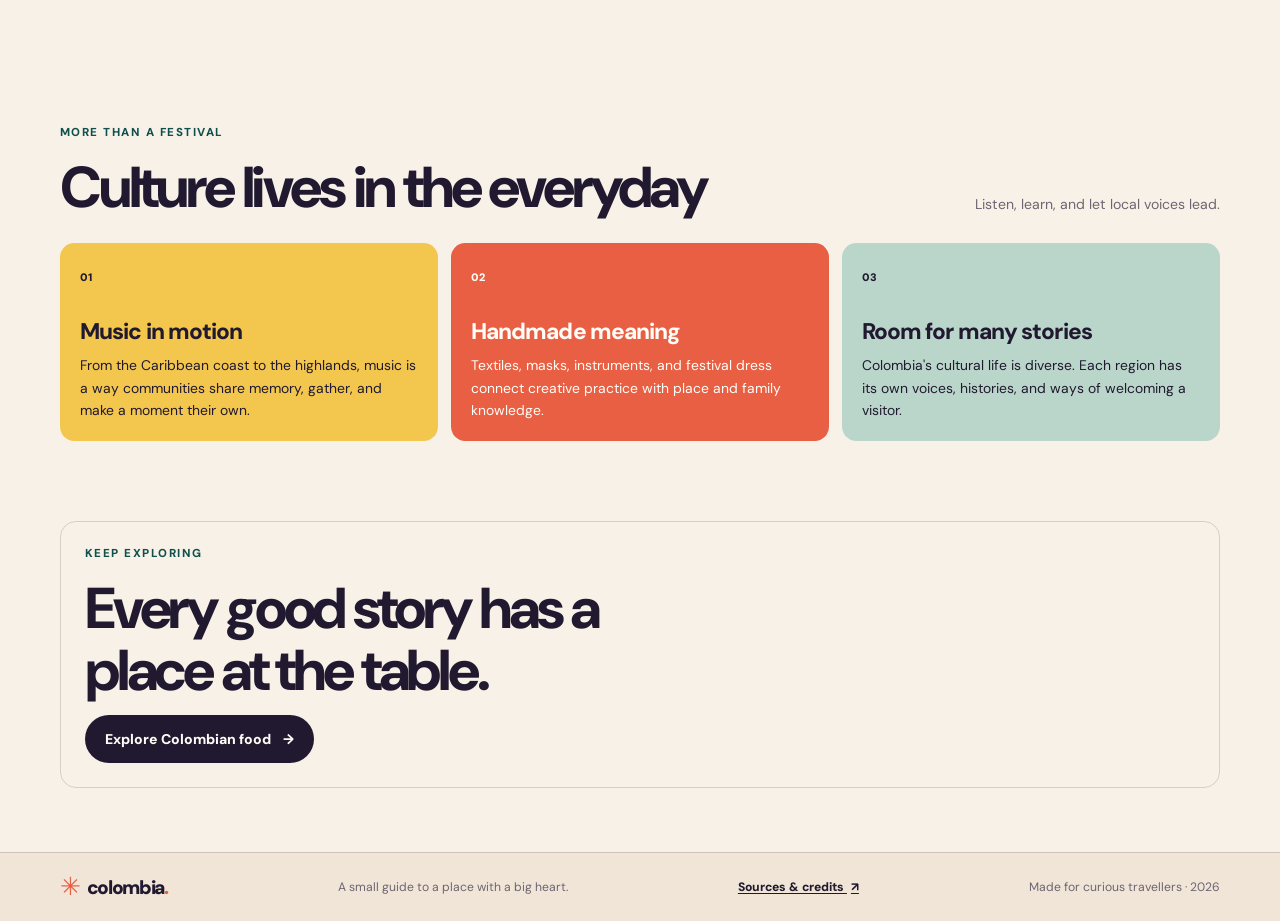
==== commit 926050bd: "Replace chachalaca with licensed bambuco audio Update the culture page and credits with the CC BY-SA" ====
--- a/culture.html
+++ b/culture.html
@@ -3,7 +3,7 @@
   <head>
     <meta charset="utf-8">
     <meta name="viewport" content="width=device-width, initial-scale=1">
-    <meta name="description" content="Explore Colombian culture through Carnival of Barranquilla, music, community traditions, and a field recording from Boyacá.">
+    <meta name="description" content="Explore Colombian culture through the Carnival of Barranquilla, bambuco music, and traditions shaped by communities across the country.">
     <meta name="theme-color" content="#f8f1e7">
     <title>Culture &amp; traditions | Colombia, in full colour</title>
     <link rel="icon" type="image/svg+xml" href="assets/icons/favicon.svg">
@@ -71,21 +71,21 @@
 
       <section class="page-shell sound-section" aria-labelledby="sound-title">
         <div class="sound-copy">
-          <p class="eyebrow">Press play · Boyacá</p>
-          <h2 id="sound-title">A little sound from the highlands</h2>
-          <p>Pause for a Colombian chachalaca call recorded near Santa Sofía, Boyacá. The recording opens with a short spoken introduction in Spanish, followed by the bird's rough, rising calls at sunrise.</p>
-          <p class="audio-description"><strong>Audio description:</strong> A brief spoken introduction, then several raspy bird calls with quiet outdoor ambience.</p>
-          <p class="source-note">Recording by Eduardo Rudas Burgos, shared via Xeno-canto. <a href="https://commons.wikimedia.org/wiki/File:Ortalis_columbiana_-_Colombian_Chachalaca_XC337020.mp3" rel="external">Full recording details and license</a>.</p>
+          <p class="eyebrow">Press play · Colombian Andes</p>
+          <h2 id="sound-title">A little music from the Andes</h2>
+          <p>Hear a short fragment of the bambuco “Cuando la vida se va,” composed by Colombian musician Alexander Cuesta-Moreno. Bambuco is a traditional music and dance style associated with Colombia’s Andean region.</p>
+          <p class="audio-description"><strong>Audio description:</strong> A 72-second musical excerpt of “Cuando la vida se va,” a bambuco by Alexander Cuesta-Moreno.</p>
+          <p class="source-note">Music and recording credited to Alexander Cuesta-Moreno. <a href="https://commons.wikimedia.org/wiki/File:Cuando_la_vida_se_va-fragmento.ogg" rel="external">Recording details and license (CC BY-SA 3.0)</a>.</p>
         </div>
         <div class="audio-card">
           <span class="audio-icon" aria-hidden="true">♫</span>
-          <p class="audio-kicker">Field recording 01</p>
-          <p class="audio-title">Colombian chachalaca</p>
-          <audio controls preload="metadata" aria-label="Colombian chachalaca field recording">
-            <source src="assets/audio/colombian-chachalaca.mp3" type="audio/mpeg">
+          <p class="audio-kicker">Bambuco · audio excerpt</p>
+          <p class="audio-title">Cuando la vida se va</p>
+          <audio controls preload="metadata" aria-label="Bambuco excerpt, Cuando la vida se va">
+            <source src="assets/audio/colombian-bambuco.mp3" type="audio/mpeg">
             Your browser does not support the audio player. See the recording details in the credits.
           </audio>
-          <p class="audio-meta">Santa Sofía, Boyacá · recorded 2016</p>
+          <p class="audio-meta">Colombia · 1:12</p>
         </div>
       </section>
 
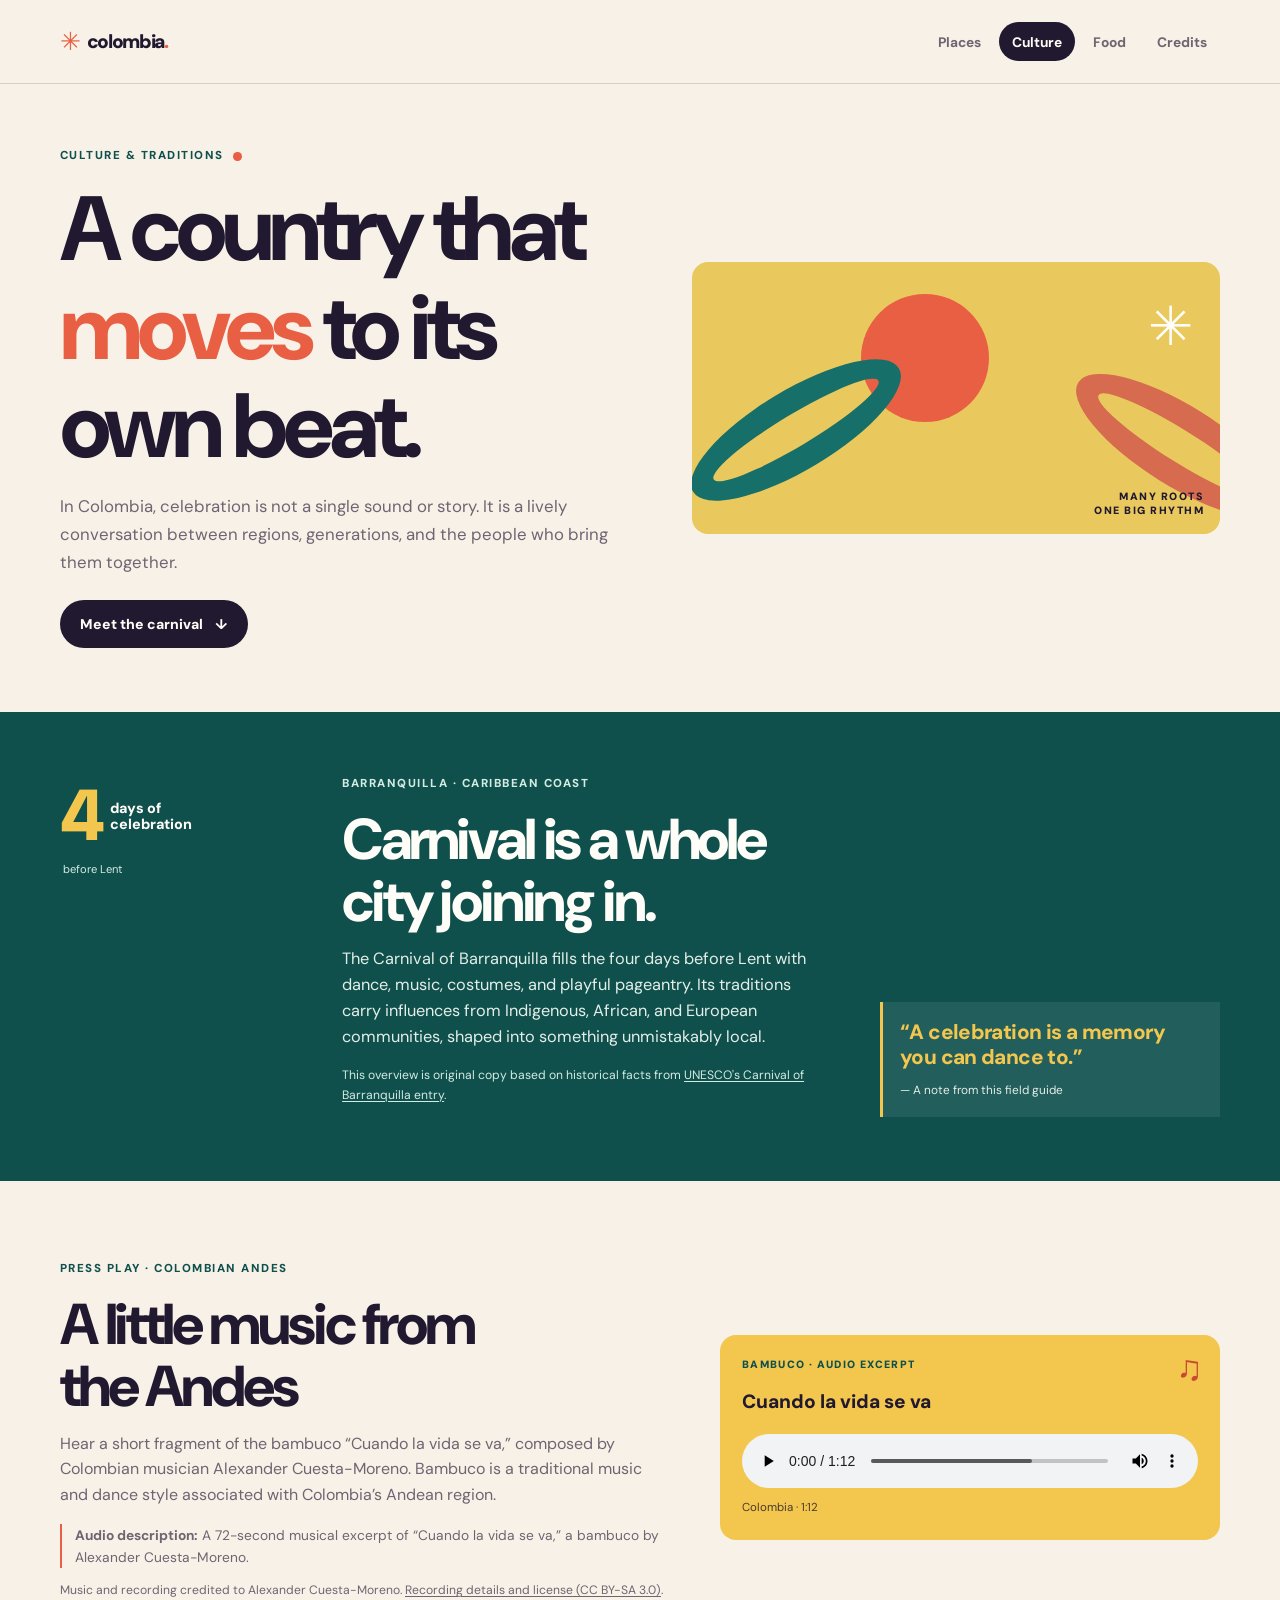
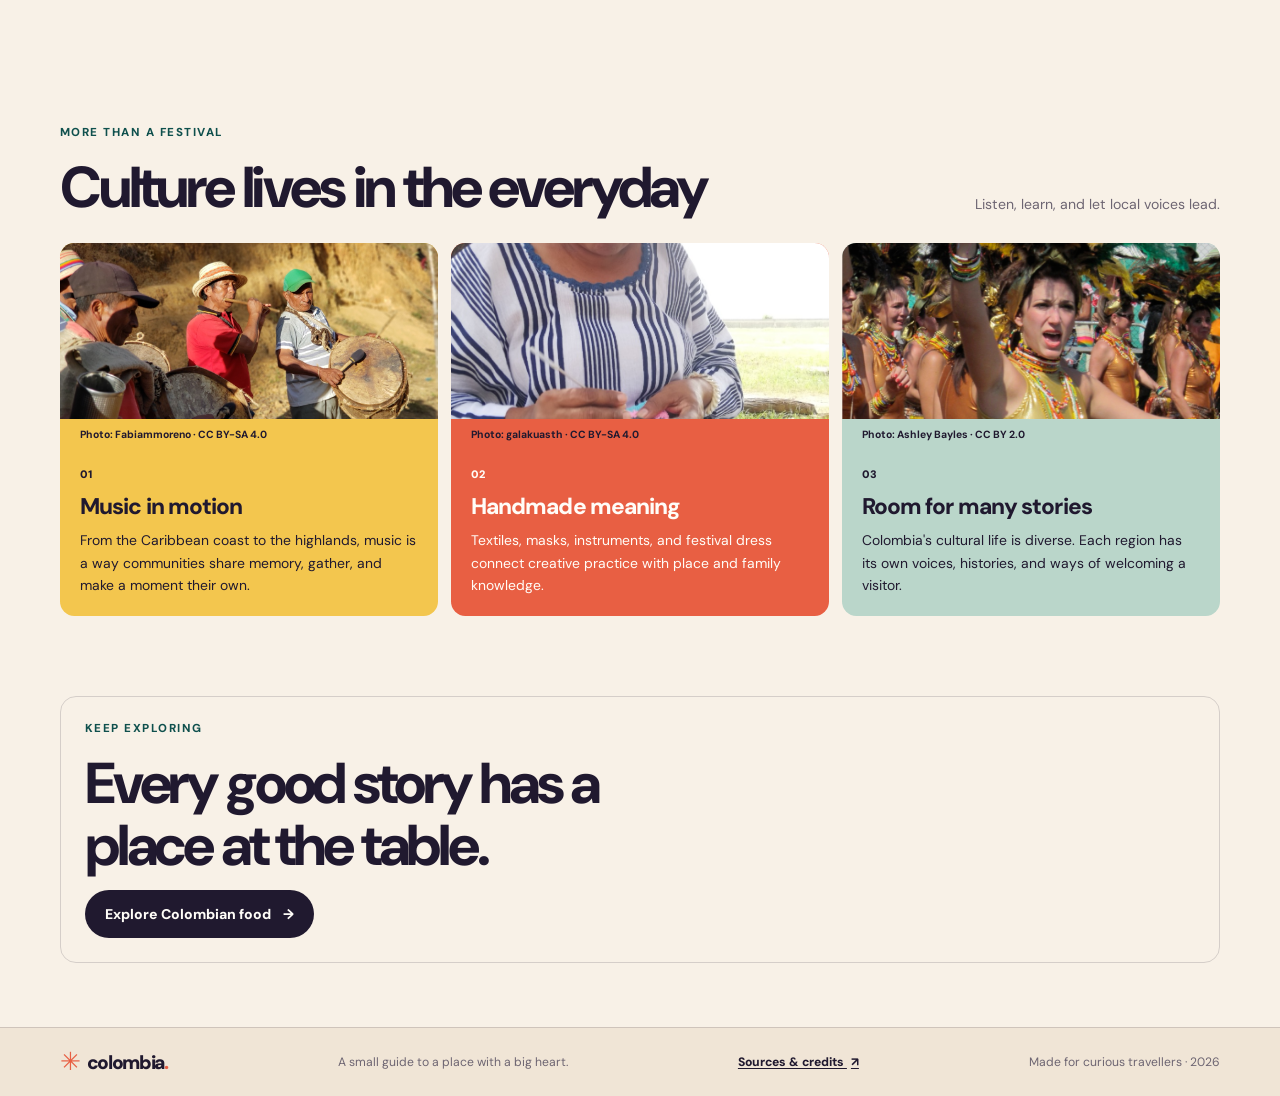
==== commit 44ab6d95: "Add licensed photos to culture cards Add optimized images for music, handmade art, and community sto" ====
--- a/culture.html
+++ b/culture.html
@@ -99,16 +99,28 @@
         </div>
         <div class="tradition-grid">
           <article class="tradition-card tradition-card-yellow">
+            <figure class="tradition-figure">
+              <img class="tradition-image" src="assets/images/nasa-musicians.jpg" alt="Nasa musicians performing on flutes and drums in Jambaló, Cauca, Colombia." width="1200" height="583" loading="lazy" decoding="async">
+              <figcaption>Photo: Fabiammoreno · CC BY-SA 4.0</figcaption>
+            </figure>
             <span class="tradition-number">01</span>
             <h3>Music in motion</h3>
             <p>From the Caribbean coast to the highlands, music is a way communities share memory, gather, and make a moment their own.</p>
           </article>
           <article class="tradition-card tradition-card-coral">
+            <figure class="tradition-figure">
+              <img class="tradition-image" src="assets/images/wayuu-weaving.jpg" alt="A Wayuu woman working on a colorful woven textile." width="825" height="1100" loading="lazy" decoding="async">
+              <figcaption>Photo: galakuasth · CC BY-SA 4.0</figcaption>
+            </figure>
             <span class="tradition-number">02</span>
             <h3>Handmade meaning</h3>
             <p>Textiles, masks, instruments, and festival dress connect creative practice with place and family knowledge.</p>
           </article>
           <article class="tradition-card tradition-card-teal">
+            <figure class="tradition-figure">
+              <img class="tradition-image" src="assets/images/barranquilla-carnival.jpg" alt="Carnaval de Barranquilla dancers in colorful feathered costumes." width="894" height="1100" loading="lazy" decoding="async">
+              <figcaption>Photo: Ashley Bayles · CC BY 2.0</figcaption>
+            </figure>
             <span class="tradition-number">03</span>
             <h3>Room for many stories</h3>
             <p>Colombia's cultural life is diverse. Each region has its own voices, histories, and ways of welcoming a visitor.</p>
--- a/css/styles.css
+++ b/css/styles.css
@@ -1065,8 +1065,29 @@
 
 .tradition-card {
   min-height: 12rem;
-  padding: 1.25rem;
+  overflow: hidden;
+  padding: 0 1.25rem 1.25rem;
   border-radius: 0.9rem;
+}
+
+.tradition-figure {
+  margin: 0 -1.25rem 1rem;
+}
+
+.tradition-image {
+  width: 100%;
+  height: 11rem;
+  object-fit: cover;
+}
+
+.tradition-figure figcaption {
+  padding: 0.5rem 1.25rem 0;
+  font-size: 0.65rem;
+  font-weight: 700;
+}
+
+.tradition-card-coral .tradition-figure figcaption {
+  color: var(--ink);
 }
 
 .tradition-card p {
@@ -1076,7 +1097,7 @@
 
 .tradition-number {
   display: inline-block;
-  margin-bottom: 2rem;
+  margin-bottom: 0.65rem;
   font-size: 0.68rem;
   font-weight: 900;
 }
@@ -1272,6 +1293,10 @@
   font-weight: 800;
 }
 
+.table-note a:hover {
+  color: var(--white);
+}
+
 .food-close {
   display: grid;
   align-items: center;
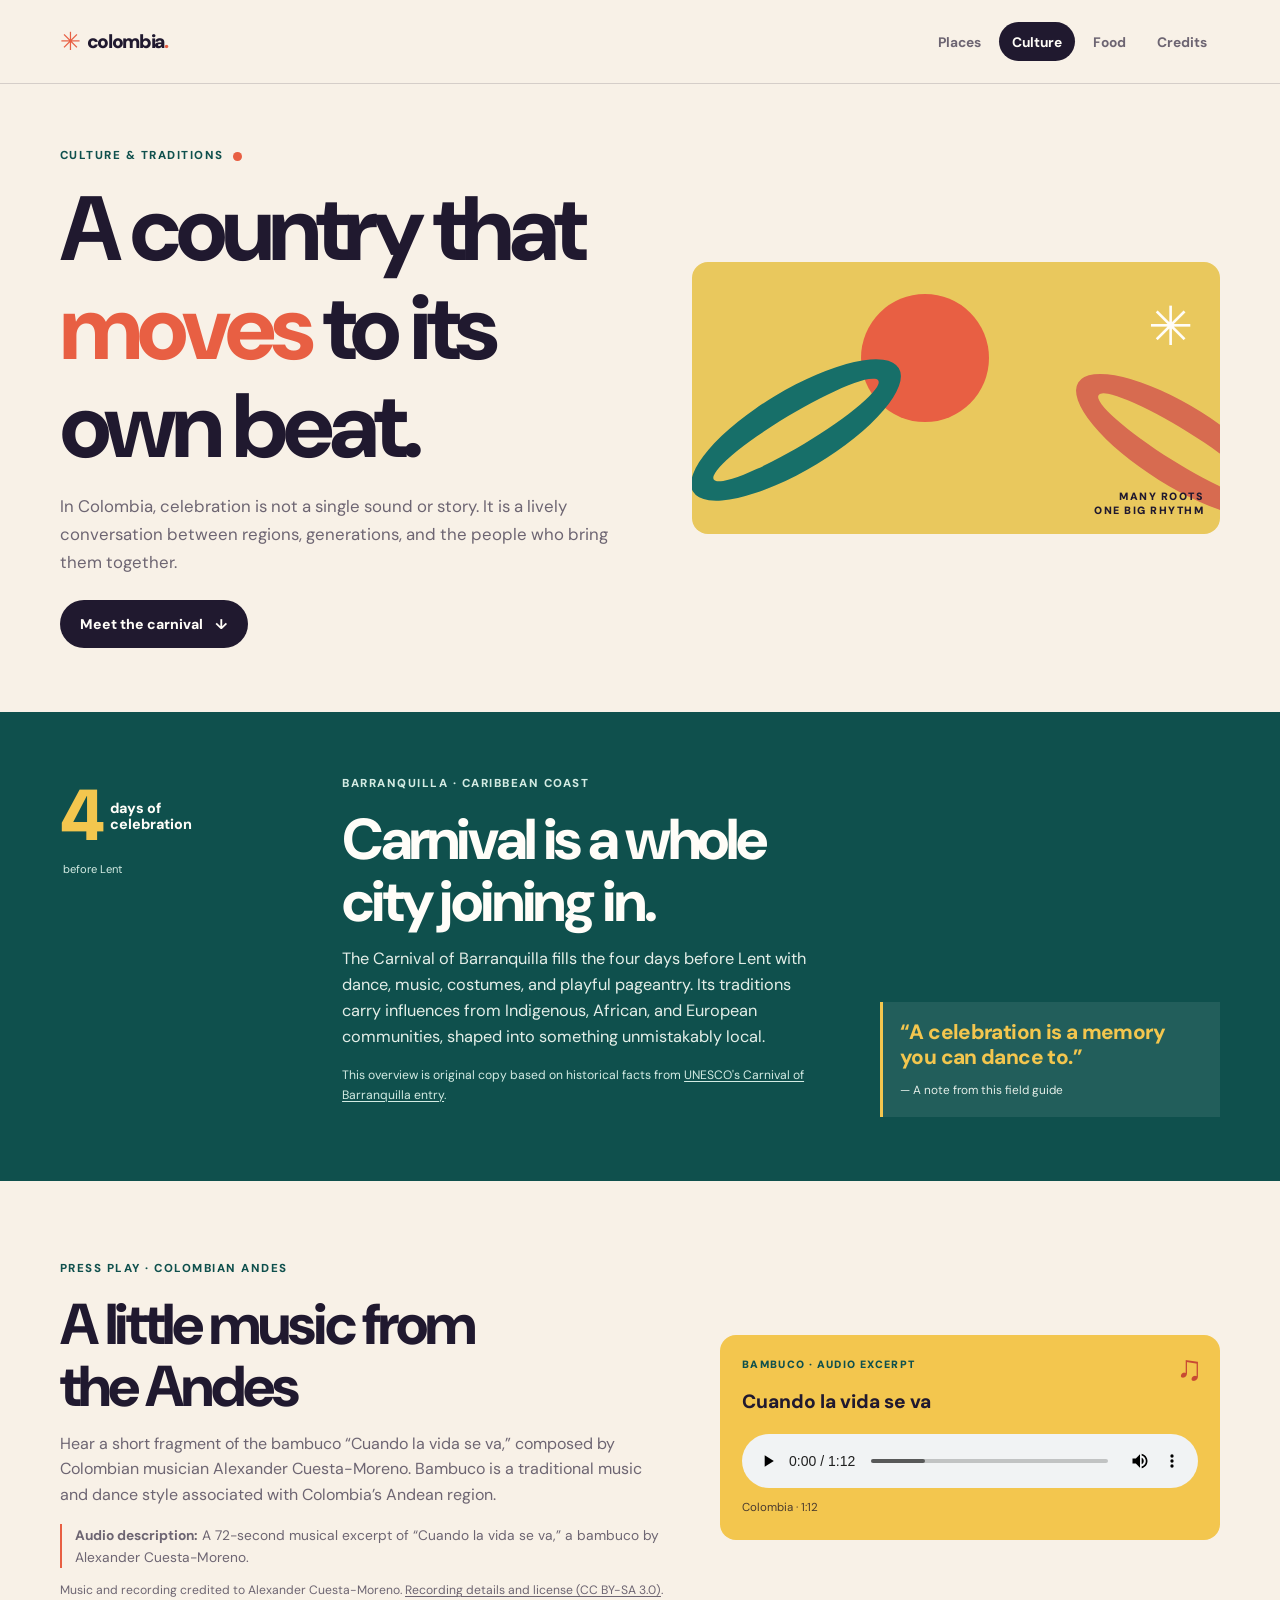
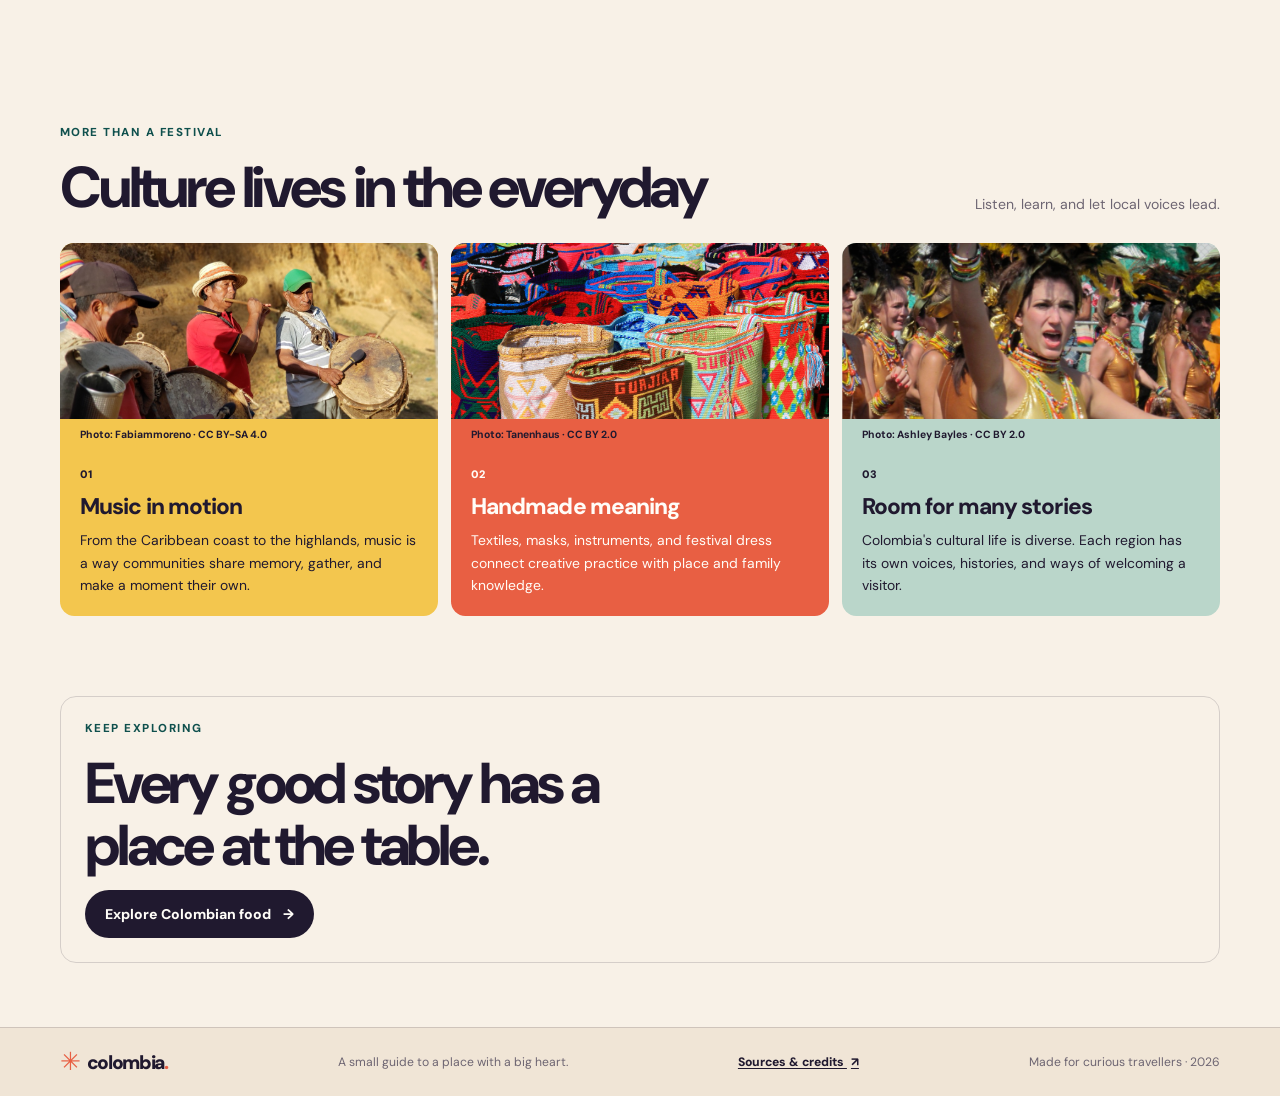
==== commit ad945a0e: "Replace handmade card photo with Wayuu bags Co-authored-by: Copilot <223556219+Copilot@users.noreply" ====
--- a/culture.html
+++ b/culture.html
@@ -109,8 +109,8 @@
           </article>
           <article class="tradition-card tradition-card-coral">
             <figure class="tradition-figure">
-              <img class="tradition-image" src="assets/images/wayuu-weaving.jpg" alt="A Wayuu woman working on a colorful woven textile." width="825" height="1100" loading="lazy" decoding="async">
-              <figcaption>Photo: galakuasth · CC BY-SA 4.0</figcaption>
+              <img class="tradition-image" src="assets/images/wayuu-mochilas.jpg" alt="A colorful group of Wayuu mochila bags with geometric woven patterns." width="1024" height="725" loading="lazy" decoding="async">
+              <figcaption>Photo: Tanenhaus · CC BY 2.0</figcaption>
             </figure>
             <span class="tradition-number">02</span>
             <h3>Handmade meaning</h3>
